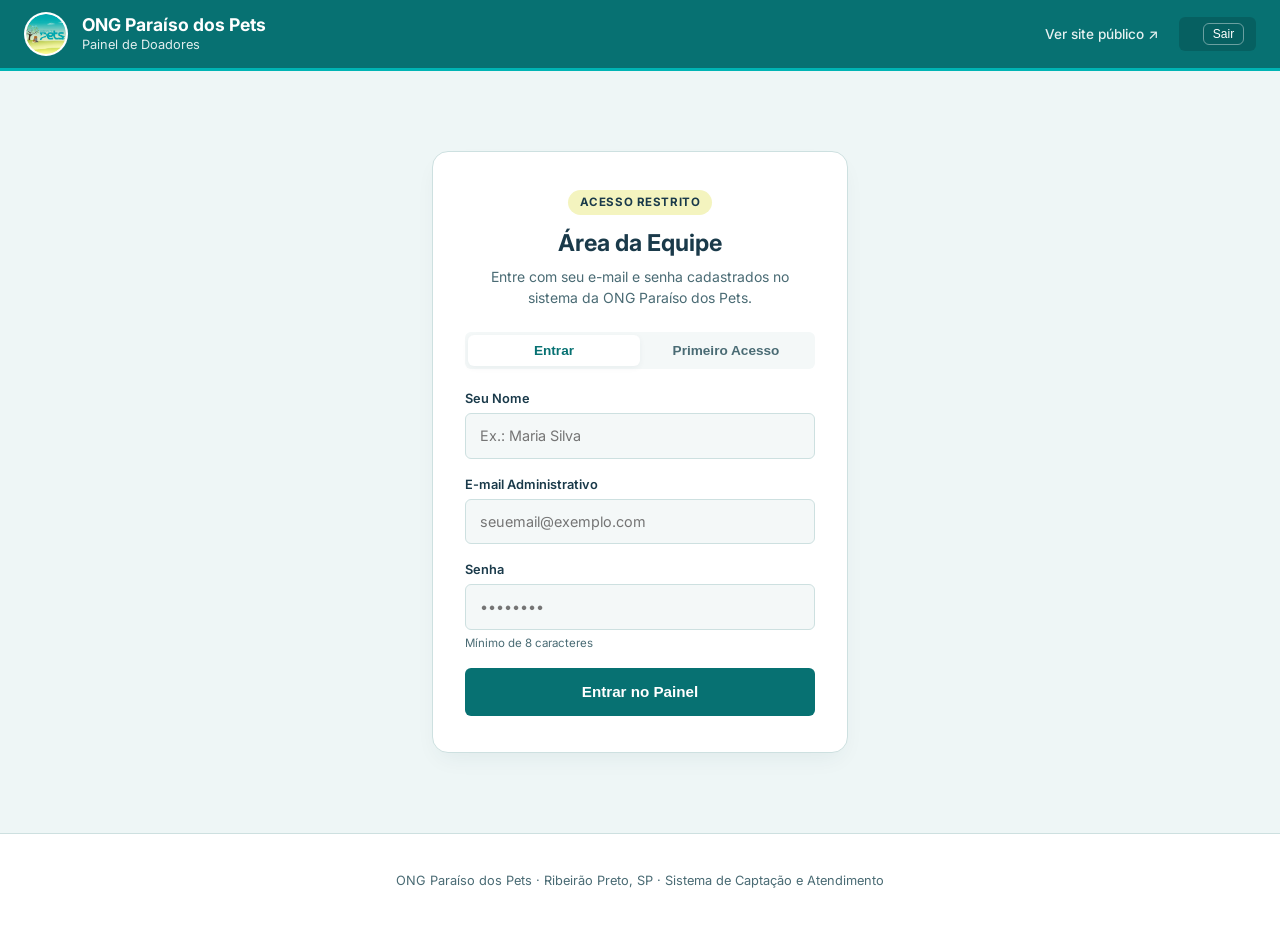
==== admin.html @ 31cf4a35 "feat: integracao com backend Neon Functions, consentimento LGPD e painel admin com WhatsApp" ====
<!DOCTYPE html>
<html lang="pt-BR">
<head>
  <meta charset="UTF-8">
  <meta name="viewport" content="width=device-width, initial-scale=1.0">
  <meta name="theme-color" content="#077172">
  <title>Painel Administrativo · ONG Paraíso dos Pets</title>
  <meta name="description" content="Painel de gestão de doadores e administração da ONG Paraíso dos Pets em Ribeirão Preto.">
  <link rel="icon" href="assets/logo-nova.png" type="image/png">
  <link rel="preconnect" href="https://fonts.googleapis.com">
  <link rel="preconnect" href="https://fonts.gstatic.com" crossorigin>
  <link href="https://fonts.googleapis.com/css2?family=Inter:wght@400;500;600;700&display=swap" rel="stylesheet">
  <link rel="stylesheet" href="admin.css">
</head>
<body>

  <!-- ========================================================================
       ENCABEZADO DEL PANEL ADMIN
       Por qué: permite alternar entre el sitio público y cerrar sesión de forma segura.
       ======================================================================== -->
  <header class="admin-header">
    <div class="admin-header__inner">
      <div class="admin-header__brand">
        <img src="assets/logo-nova.png" alt="Logotipo da ONG Paraíso dos Pets" class="admin-header__logo" width="44" height="44">
        <div>
          <span class="admin-header__title">ONG Paraíso dos Pets</span>
          <span class="admin-header__subtitle">Painel de Doadores</span>
        </div>
      </div>

      <nav class="admin-header__nav">
        <a href="index.html" class="admin-header__link" target="_blank" rel="noopener">Ver site público ↗</a>
        <div id="admin-user-info" class="admin-header__user" hidden>
          <span id="admin-user-email" class="admin-header__email"></span>
          <button type="button" id="logout-btn" class="admin-header__logout">Sair</button>
        </div>
      </nav>
    </div>
  </header>

  <main class="admin-main">

    <!-- ========================================================================
         VISTA 1: FORMULARIO DE ACCESO (LOGIN / REGISTRO ADMIN)
         Por qué: autentica contra Neon Auth antes de permitir ver los datos personales.
         ======================================================================== -->
    <section id="auth-section" class="auth-card" aria-labelledby="auth-heading">
      <div class="auth-card__header">
        <div class="auth-card__badge">Acesso Restrito</div>
        <h1 id="auth-heading" class="auth-card__title">Área da Equipe</h1>
        <p class="auth-card__desc">
          Entre com seu e-mail e senha cadastrados no sistema da ONG Paraíso dos Pets.
        </p>
      </div>

      <div class="auth-tabs" role="tablist">
        <button type="button" id="tab-login" class="auth-tab is-active" role="tab" aria-selected="true">Entrar</button>
        <button type="button" id="tab-signup" class="auth-tab" role="tab" aria-selected="false">Primeiro Acesso</button>
      </div>

      <form id="auth-form" class="auth-form" novalidate>
        <div id="auth-name-group" class="field-group" hidden>
          <label for="auth-name" class="field-label">Seu Nome</label>
          <input type="text" id="auth-name" class="field-input" placeholder="Ex.: Maria Silva" autocomplete="name">
        </div>

        <div class="field-group">
          <label for="auth-email" class="field-label">E-mail Administrativo</label>
          <input type="email" id="auth-email" class="field-input" placeholder="seuemail@exemplo.com" autocomplete="email" required>
        </div>

        <div class="field-group">
          <label for="auth-password" class="field-label">Senha</label>
          <input type="password" id="auth-password" class="field-input" placeholder="••••••••" autocomplete="current-password" required minlength="8">
          <span class="field-hint" id="password-hint">Mínimo de 8 caracteres</span>
        </div>

        <div id="auth-feedback" class="auth-feedback" aria-live="polite"></div>

        <button type="submit" id="auth-submit-btn" class="submit-btn">
          Entrar no Painel
        </button>
      </form>
    </section>

    <!-- ========================================================================
         VISTA 2: DASHBOARD DE GESTIÓN DE DONADORES
         Por qué: muestra métricas, filtros y acciones directas (WhatsApp).
         ======================================================================== -->
    <section id="dashboard-section" class="dashboard-wrap" hidden aria-labelledby="dashboard-heading">
      <div class="dashboard-head">
        <div>
          <h1 id="dashboard-heading" class="dashboard-title">Captação de Doadores</h1>
          <p class="dashboard-subtitle">Acompanhe os cadastros recebidos pelo site e inicie o contato no WhatsApp.</p>
        </div>

        <div class="dashboard-actions">
          <button type="button" id="refresh-donors-btn" class="button-refresh" title="Atualizar dados">
            ↻ Atualizar
          </button>
          <button type="button" id="toggle-admins-btn" class="button-manage-admins">
            👥 Gerenciar Equipe
          </button>
        </div>
      </div>

      <!-- Tarjetas de métricas -->
      <div class="metrics-grid">
        <div class="metric-card">
          <span class="metric-label">Total Cadastrado</span>
          <strong id="metric-total" class="metric-value">0</strong>
        </div>
        <div class="metric-card metric-card--warning">
          <span class="metric-label">Aguardando Contato</span>
          <strong id="metric-pendente" class="metric-value">0</strong>
        </div>
        <div class="metric-card metric-card--info">
          <span class="metric-label">Já Contatados</span>
          <strong id="metric-contatado" class="metric-value">0</strong>
        </div>
        <div class="metric-card metric-card--success">
          <span class="metric-label">Doadores Ativos</span>
          <strong id="metric-ativo" class="metric-value">0</strong>
        </div>
      </div>

      <!-- Panel de gestión de administradores (expandible) -->
      <div id="admins-panel" class="admins-panel" hidden>
        <div class="admins-panel__header">
          <div>
            <h2 class="admins-panel__title">Administradores do Painel</h2>
            <p class="admins-panel__desc">Cada administrador tem autonomia para adicionar novos membros da ONG.</p>
          </div>
          <button type="button" id="close-admins-btn" class="button-icon" aria-label="Fechar painel de equipe">✕</button>
        </div>

        <form id="add-admin-form" class="add-admin-form">
          <input type="email" id="new-admin-email" class="field-input" placeholder="novo.voluntario@ong.org" required>
          <button type="submit" id="add-admin-btn" class="button-primary">Adicionar Administrador</button>
        </form>
        <div id="admins-feedback" class="auth-feedback" aria-live="polite"></div>

        <div class="admins-list" id="admins-list-container">
          <!-- Lista generada por JS -->
        </div>
      </div>

      <!-- Barra de filtros y búsqueda -->
      <div class="filter-bar">
        <div class="filter-tabs" role="tablist">
          <button type="button" class="filter-tab is-active" data-status="">Todos</button>
          <button type="button" class="filter-tab" data-status="pendente">Aguardando</button>
          <button type="button" class="filter-tab" data-status="contatado">Contatados</button>
          <button type="button" class="filter-tab" data-status="doador_ativo">Ativos</button>
          <button type="button" class="filter-tab" data-status="arquivado">Arquivados</button>
        </div>

        <div class="search-wrap">
          <input type="search" id="search-input" class="search-input" placeholder="Buscar por nome, telefone ou e-mail...">
        </div>
      </div>

      <!-- Tabla de donadores -->
      <div class="table-container">
        <table class="donors-table">
          <thead>
            <tr>
              <th>Doador</th>
              <th>Telefone / Região</th>
              <th>Cadastro</th>
              <th>Status</th>
              <th>Observações</th>
              <th class="table-th-actions">Ação</th>
            </tr>
          </thead>
          <tbody id="donors-tbody">
            <!-- Filas generadas dinámicamente por JS -->
          </tbody>
        </table>
      </div>

      <!-- Mensaje de tabla vacía -->
      <div id="empty-state" class="empty-state" hidden>
        <p class="empty-state__title">Nenhum doador encontrado</p>
        <p class="empty-state__desc">Ajuste os filtros ou aguarde novos cadastros na landing page.</p>
      </div>
    </section>

  </main>

  <!-- Modal para editar observaciones -->
  <dialog id="obs-dialog" class="obs-dialog">
    <form method="dialog" id="obs-form">
      <h3 class="obs-dialog__title">Anotações do Doador</h3>
      <p id="obs-dialog-donor-name" class="obs-dialog__subtitle"></p>
      <textarea id="obs-textarea" class="obs-textarea" rows="4" placeholder="Ex.: Prefere doar via PIX todo dia 10. Pediu fotos do Zezinho."></textarea>
      <div class="obs-dialog__actions">
        <button type="button" id="obs-cancel-btn" class="button-secondary">Cancelar</button>
        <button type="submit" id="obs-save-btn" class="button-primary">Salvar Anotação</button>
      </div>
    </form>
  </dialog>

  <footer class="admin-footer">
    <p>ONG Paraíso dos Pets · Ribeirão Preto, SP · Sistema de Captação e Atendimento</p>
  </footer>

  <script src="admin.js" defer></script>
</body>
</html>
---- admin.css ----
/* ==========================================================================
   ONG Paraíso dos Pets · Estilos del Panel Administrativo (admin.css)
   Por qué: interfaz profesional y limpia basada en la paleta oficial
   de la ONG (#077172, #00B4B4, #1A3A4A) con foco en usabilidad y contraste.
   ========================================================================== */

:root {
  --color-bg: #eef6f6;
  --color-surface: #ffffff;
  --color-surface-muted: #f4f8f8;
  --color-brand-primary: #077172;
  --color-brand-accent: #00b4b4;
  --color-brand-dark: #1a3a4a;
  --color-brand-cream: #f4f4bf;
  --color-text: #1a3a4a;
  --color-text-muted: #4a6b74;
  --color-border: #cde0e0;
  --color-border-light: #e5f0f0;

  --color-whatsapp: #25d366;
  --color-whatsapp-dark: #128c7e;

  --color-warning-bg: #fff8eb;
  --color-warning-text: #9a6700;
  --color-warning-border: #f9dfaa;

  --color-info-bg: #e8f4fd;
  --color-info-text: #0550ae;

  --color-success-bg: #ecfdf5;
  --color-success-text: #046c4e;

  --color-error-bg: #fdf2f2;
  --color-error-text: #c81e1e;

  --font-sans: "Inter", -apple-system, BlinkMacSystemFont, "Segoe UI", Roboto, sans-serif;
  --radius-sm: 6px;
  --radius-md: 10px;
  --radius-lg: 16px;
  --shadow-sm: 0 2px 6px rgba(26, 58, 74, 0.05);
  --shadow-md: 0 10px 24px -8px rgba(26, 58, 74, 0.08);
}

*, *::before, *::after {
  box-sizing: border-box;
}

body {
  margin: 0;
  padding: 0;
  font-family: var(--font-sans);
  background-color: var(--color-bg);
  color: var(--color-text);
  line-height: 1.5;
  min-height: 100vh;
  display: flex;
  flex-direction: column;
}

/* --------------------------------------------------------------------------
   Encabezado superior del panel
   -------------------------------------------------------------------------- */
.admin-header {
  background-color: var(--color-brand-primary);
  border-bottom: 3px solid var(--color-brand-accent);
  color: #ffffff;
  padding: 0.75rem 1.5rem;
}

.admin-header__inner {
  max-width: 84rem;
  margin-inline: auto;
  display: flex;
  align-items: center;
  justify-content: space-between;
  gap: 1rem;
}

.admin-header__brand {
  display: flex;
  align-items: center;
  gap: 0.85rem;
}

.admin-header__logo {
  border-radius: 50%;
  background-color: #ffffff;
  padding: 2px;
}

.admin-header__title {
  display: block;
  font-size: 1.1rem;
  font-weight: 700;
  line-height: 1.2;
}

.admin-header__subtitle {
  display: block;
  font-size: 0.8rem;
  opacity: 0.88;
}

.admin-header__nav {
  display: flex;
  align-items: center;
  gap: 1.25rem;
}

.admin-header__link {
  color: #ffffff;
  text-decoration: none;
  font-size: 0.85rem;
  font-weight: 500;
  opacity: 0.9;
  transition: opacity 160ms ease;
}

.admin-header__link:hover {
  opacity: 1;
  text-decoration: underline;
}

.admin-header__user {
  display: flex;
  align-items: center;
  gap: 0.75rem;
  background-color: rgba(0, 0, 0, 0.15);
  padding: 0.35rem 0.75rem;
  border-radius: var(--radius-sm);
}

.admin-header__email {
  font-size: 0.85rem;
  font-weight: 600;
}

.admin-header__logout {
  background: none;
  border: 1px solid rgba(255, 255, 255, 0.4);
  color: #ffffff;
  padding: 0.2rem 0.55rem;
  font-size: 0.75rem;
  border-radius: var(--radius-sm);
  cursor: pointer;
  transition: background-color 160ms ease;
}

.admin-header__logout:hover {
  background-color: rgba(255, 255, 255, 0.2);
}

/* --------------------------------------------------------------------------
   Contenedor principal
   -------------------------------------------------------------------------- */
.admin-main {
  flex: 1;
  max-width: 84rem;
  width: 100%;
  margin-inline: auto;
  padding: 2rem 1.25rem;
}

/* --------------------------------------------------------------------------
   Tarjeta de Login / Registro de Administrador
   -------------------------------------------------------------------------- */
.auth-card {
  max-width: 26rem;
  margin: 3rem auto;
  background-color: var(--color-surface);
  border: 1px solid var(--color-border);
  border-radius: var(--radius-lg);
  padding: 2.25rem 2rem;
  box-shadow: var(--shadow-md);
}

.auth-card__header {
  text-align: center;
  margin-bottom: 1.5rem;
}

.auth-card__badge {
  display: inline-block;
  background-color: var(--color-brand-cream);
  color: var(--color-brand-dark);
  font-size: 0.72rem;
  font-weight: 700;
  text-transform: uppercase;
  letter-spacing: 0.05em;
  padding: 0.25rem 0.7rem;
  border-radius: 999px;
  margin-bottom: 0.65rem;
}

.auth-card__title {
  margin: 0 0 0.35rem;
  font-size: 1.45rem;
  font-weight: 700;
  color: var(--color-brand-dark);
}

.auth-card__desc {
  margin: 0;
  font-size: 0.875rem;
  color: var(--color-text-muted);
}

.auth-tabs {
  display: flex;
  background-color: var(--color-surface-muted);
  border-radius: var(--radius-sm);
  padding: 3px;
  margin-bottom: 1.25rem;
}

.auth-tab {
  flex: 1;
  background: none;
  border: none;
  padding: 0.5rem;
  font-size: 0.85rem;
  font-weight: 600;
  color: var(--color-text-muted);
  border-radius: var(--radius-sm);
  cursor: pointer;
  transition: all 160ms ease;
}

.auth-tab.is-active {
  background-color: var(--color-surface);
  color: var(--color-brand-primary);
  box-shadow: var(--shadow-sm);
}

.auth-form {
  display: flex;
  flex-direction: column;
  gap: 1rem;
}

.field-group {
  display: flex;
  flex-direction: column;
  gap: 0.3rem;
}

.field-label {
  font-size: 0.8rem;
  font-weight: 600;
  color: var(--color-brand-dark);
}

.field-input {
  width: 100%;
  height: 2.85rem;
  padding: 0 0.85rem;
  background-color: var(--color-surface-muted);
  border: 1px solid var(--color-border);
  border-radius: var(--radius-sm);
  font-size: 0.9rem;
  color: var(--color-text);
  font-family: inherit;
  transition: border-color 160ms ease;
}

.field-input:focus {
  outline: none;
  border-color: var(--color-brand-primary);
  background-color: #ffffff;
  box-shadow: 0 0 0 3px rgba(7, 113, 114, 0.15);
}

.field-hint {
  font-size: 0.72rem;
  color: var(--color-text-muted);
}

.auth-feedback {
  font-size: 0.82rem;
  min-height: 1.2em;
  padding: 0.5rem 0.75rem;
  border-radius: var(--radius-sm);
  display: none;
}

.auth-feedback.is-error {
  display: block;
  background-color: var(--color-error-bg);
  color: var(--color-error-text);
  border: 1px solid #f8b4b4;
}

.auth-feedback.is-success {
  display: block;
  background-color: var(--color-success-bg);
  color: var(--color-success-text);
  border: 1px solid #bbf7d0;
}

.submit-btn, .button-primary {
  width: 100%;
  height: 3rem;
  background-color: var(--color-brand-primary);
  color: #ffffff;
  border: none;
  border-radius: var(--radius-sm);
  font-size: 0.95rem;
  font-weight: 600;
  cursor: pointer;
  transition: background-color 160ms ease;
}

.submit-btn:hover, .button-primary:hover {
  background-color: var(--color-brand-dark);
}

/* --------------------------------------------------------------------------
   Dashboard de Donadores
   -------------------------------------------------------------------------- */
.dashboard-head {
  display: flex;
  justify-content: space-between;
  align-items: flex-end;
  flex-wrap: wrap;
  gap: 1rem;
  margin-bottom: 1.75rem;
}

.dashboard-title {
  margin: 0 0 0.25rem;
  font-size: 1.75rem;
  font-weight: 700;
  color: var(--color-brand-dark);
}

.dashboard-subtitle {
  margin: 0;
  font-size: 0.95rem;
  color: var(--color-text-muted);
}

.dashboard-actions {
  display: flex;
  gap: 0.65rem;
}

.button-refresh, .button-manage-admins {
  padding: 0.55rem 1rem;
  background-color: var(--color-surface);
  border: 1px solid var(--color-border);
  color: var(--color-brand-dark);
  font-size: 0.85rem;
  font-weight: 600;
  border-radius: var(--radius-sm);
  cursor: pointer;
  transition: all 160ms ease;
}

.button-refresh:hover, .button-manage-admins:hover {
  background-color: var(--color-surface-muted);
  border-color: var(--color-brand-primary);
}

/* Tarjetas de métricas */
.metrics-grid {
  display: grid;
  grid-template-columns: repeat(auto-fit, minmax(13rem, 1fr));
  gap: 1rem;
  margin-bottom: 1.75rem;
}

.metric-card {
  background-color: var(--color-surface);
  border: 1px solid var(--color-border);
  border-radius: var(--radius-md);
  padding: 1.15rem 1.25rem;
  box-shadow: var(--shadow-sm);
  display: flex;
  flex-direction: column;
  gap: 0.35rem;
}

.metric-card--warning {
  border-left: 4px solid var(--color-warning-text);
}
.metric-card--info {
  border-left: 4px solid var(--color-info-text);
}
.metric-card--success {
  border-left: 4px solid var(--color-success-text);
}

.metric-label {
  font-size: 0.78rem;
  font-weight: 600;
  text-transform: uppercase;
  letter-spacing: 0.04em;
  color: var(--color-text-muted);
}

.metric-value {
  font-size: 2rem;
  font-weight: 700;
  color: var(--color-brand-dark);
  line-height: 1.1;
}

/* Panel de administradores */
.admins-panel {
  background-color: var(--color-surface);
  border: 1px solid var(--color-border);
  border-radius: var(--radius-md);
  padding: 1.5rem;
  margin-bottom: 1.75rem;
  box-shadow: var(--shadow-sm);
}

.admins-panel__header {
  display: flex;
  justify-content: space-between;
  align-items: flex-start;
  margin-bottom: 1rem;
}

.admins-panel__title {
  margin: 0 0 0.2rem;
  font-size: 1.15rem;
  font-weight: 700;
}

.admins-panel__desc {
  margin: 0;
  font-size: 0.85rem;
  color: var(--color-text-muted);
}

.button-icon {
  background: none;
  border: none;
  font-size: 1.1rem;
  cursor: pointer;
  color: var(--color-text-muted);
}

.add-admin-form {
  display: flex;
  gap: 0.65rem;
  margin-bottom: 0.85rem;
  flex-wrap: wrap;
}

.add-admin-form .field-input {
  flex: 1 1 16rem;
}

.add-admin-form .button-primary {
  width: auto;
  padding-inline: 1.25rem;
}

.admins-list {
  display: flex;
  flex-direction: column;
  gap: 0.45rem;
  margin-top: 0.75rem;
}

.admin-item {
  display: flex;
  justify-content: space-between;
  align-items: center;
  padding: 0.65rem 0.85rem;
  background-color: var(--color-surface-muted);
  border-radius: var(--radius-sm);
  font-size: 0.875rem;
}

.admin-item__email {
  font-weight: 600;
}

.admin-item__meta {
  font-size: 0.75rem;
  color: var(--color-text-muted);
  margin-left: 0.5rem;
}

.admin-item__remove {
  background: none;
  border: none;
  color: var(--color-error-text);
  font-size: 0.78rem;
  font-weight: 600;
  cursor: pointer;
  padding: 0.2rem 0.45rem;
}

.admin-item__remove:hover {
  text-decoration: underline;
}

/* Filtros y buscador */
.filter-bar {
  display: flex;
  justify-content: space-between;
  align-items: center;
  flex-wrap: wrap;
  gap: 1rem;
  margin-bottom: 1rem;
}

.filter-tabs {
  display: flex;
  background-color: var(--color-surface);
  border: 1px solid var(--color-border);
  border-radius: var(--radius-sm);
  padding: 3px;
  overflow-x: auto;
}

.filter-tab {
  background: none;
  border: none;
  padding: 0.45rem 0.85rem;
  font-size: 0.82rem;
  font-weight: 600;
  color: var(--color-text-muted);
  border-radius: var(--radius-sm);
  cursor: pointer;
  white-space: nowrap;
}

.filter-tab.is-active {
  background-color: var(--color-brand-primary);
  color: #ffffff;
}

.search-wrap {
  flex: 1 1 18rem;
  max-width: 24rem;
}

.search-input {
  width: 100%;
  height: 2.5rem;
  padding: 0 0.85rem;
  background-color: var(--color-surface);
  border: 1px solid var(--color-border);
  border-radius: var(--radius-sm);
  font-size: 0.85rem;
  font-family: inherit;
}

.search-input:focus {
  outline: none;
  border-color: var(--color-brand-primary);
}

/* --------------------------------------------------------------------------
   Tabla de Donadores
   -------------------------------------------------------------------------- */
.table-container {
  background-color: var(--color-surface);
  border: 1px solid var(--color-border);
  border-radius: var(--radius-md);
  box-shadow: var(--shadow-sm);
  overflow-x: auto;
}

.donors-table {
  width: 100%;
  border-collapse: collapse;
  text-align: left;
  font-size: 0.875rem;
}

.donors-table th {
  background-color: var(--color-surface-muted);
  color: var(--color-brand-dark);
  font-size: 0.78rem;
  font-weight: 700;
  text-transform: uppercase;
  letter-spacing: 0.04em;
  padding: 0.85rem 1rem;
  border-bottom: 1px solid var(--color-border);
  white-space: nowrap;
}

.donors-table td {
  padding: 0.85rem 1rem;
  border-bottom: 1px solid var(--color-border-light);
  vertical-align: middle;
}

.donors-table tr:hover td {
  background-color: #fafdfd;
}

.table-th-actions {
  text-align: right;
}

.donor-cell-name {
  font-weight: 600;
  color: var(--color-brand-dark);
}

.donor-cell-email {
  display: flex;
  align-items: center;
  gap: 0.35rem;
  font-size: 0.8rem;
  color: var(--color-text-muted);
  margin-top: 0.15rem;
}

.button-copy-email {
  background: none;
  border: none;
  cursor: pointer;
  padding: 0;
  font-size: 0.75rem;
  color: var(--color-brand-primary);
}

.donor-phone-num {
  font-weight: 600;
  font-variant-numeric: tabular-nums;
}

.donor-phone-region {
  font-size: 0.75rem;
  color: var(--color-text-muted);
}

.donor-date {
  font-size: 0.8rem;
  color: var(--color-text-muted);
  white-space: nowrap;
  font-variant-numeric: tabular-nums;
}

/* Badges de Status */
.status-badge {
  display: inline-block;
  font-size: 0.75rem;
  font-weight: 600;
  padding: 0.25rem 0.65rem;
  border-radius: 999px;
  text-transform: capitalize;
  white-space: nowrap;
}

.status-badge--pendente {
  background-color: var(--color-warning-bg);
  color: var(--color-warning-text);
  border: 1px solid var(--color-warning-border);
}

.status-badge--contatado {
  background-color: var(--color-info-bg);
  color: var(--color-info-text);
}

.status-badge--doador_ativo {
  background-color: var(--color-success-bg);
  color: var(--color-success-text);
}

.status-badge--arquivado {
  background-color: #f3f4f6;
  color: #6b7280;
}

.status-select {
  margin-top: 0.25rem;
  display: block;
  font-size: 0.75rem;
  background-color: transparent;
  border: 1px solid var(--color-border);
  border-radius: var(--radius-sm);
  padding: 0.2rem 0.35rem;
  color: var(--color-brand-dark);
  cursor: pointer;
}

/* Observaciones en celda */
.donor-obs-btn {
  background: none;
  border: 1px dashed var(--color-border);
  padding: 0.25rem 0.5rem;
  border-radius: var(--radius-sm);
  font-size: 0.78rem;
  color: var(--color-text-muted);
  cursor: pointer;
  max-width: 14rem;
  text-overflow: ellipsis;
  overflow: hidden;
  white-space: nowrap;
  display: inline-block;
}

.donor-obs-btn:hover {
  border-color: var(--color-brand-primary);
  color: var(--color-brand-primary);
}

/* Botón de WhatsApp */
.button-whatsapp {
  display: inline-flex;
  align-items: center;
  gap: 0.45rem;
  background-color: var(--color-whatsapp);
  color: #ffffff;
  padding: 0.45rem 0.85rem;
  border-radius: var(--radius-sm);
  font-size: 0.82rem;
  font-weight: 600;
  text-decoration: none;
  border: none;
  cursor: pointer;
  white-space: nowrap;
  transition: background-color 160ms ease, transform 120ms ease;
}

.button-whatsapp:hover {
  background-color: var(--color-whatsapp-dark);
}

.button-whatsapp:active {
  transform: scale(0.97);
}

.button-whatsapp svg {
  width: 1rem;
  height: 1rem;
  fill: currentColor;
}

/* Estado vacío */
.empty-state {
  text-align: center;
  padding: 3rem 1.5rem;
}

.empty-state__title {
  margin: 0 0 0.35rem;
  font-size: 1.15rem;
  font-weight: 700;
  color: var(--color-brand-dark);
}

.empty-state__desc {
  margin: 0;
  font-size: 0.9rem;
  color: var(--color-text-muted);
}

/* --------------------------------------------------------------------------
   Diálogo de observaciones
   -------------------------------------------------------------------------- */
.obs-dialog {
  border: 1px solid var(--color-border);
  border-radius: var(--radius-md);
  padding: 1.5rem;
  max-width: 28rem;
  width: 90%;
  box-shadow: var(--shadow-md);
}

.obs-dialog::backdrop {
  background-color: rgba(26, 58, 74, 0.4);
  backdrop-filter: blur(2px);
}

.obs-dialog__title {
  margin: 0 0 0.2rem;
  font-size: 1.2rem;
  font-weight: 700;
}

.obs-dialog__subtitle {
  margin: 0 0 1rem;
  font-size: 0.85rem;
  color: var(--color-text-muted);
}

.obs-textarea {
  width: 100%;
  padding: 0.75rem;
  border: 1px solid var(--color-border);
  border-radius: var(--radius-sm);
  font-family: inherit;
  font-size: 0.875rem;
  resize: vertical;
}

.obs-dialog__actions {
  display: flex;
  justify-content: flex-end;
  gap: 0.65rem;
  margin-top: 1rem;
}

.button-secondary {
  padding: 0.55rem 1rem;
  background-color: var(--color-surface-muted);
  border: 1px solid var(--color-border);
  border-radius: var(--radius-sm);
  font-size: 0.85rem;
  font-weight: 600;
  cursor: pointer;
}

/* --------------------------------------------------------------------------
   Pie de página del admin
   -------------------------------------------------------------------------- */
.admin-footer {
  text-align: center;
  padding: 1.5rem 1rem;
  font-size: 0.8rem;
  color: var(--color-text-muted);
  border-top: 1px solid var(--color-border);
  background-color: var(--color-surface);
}
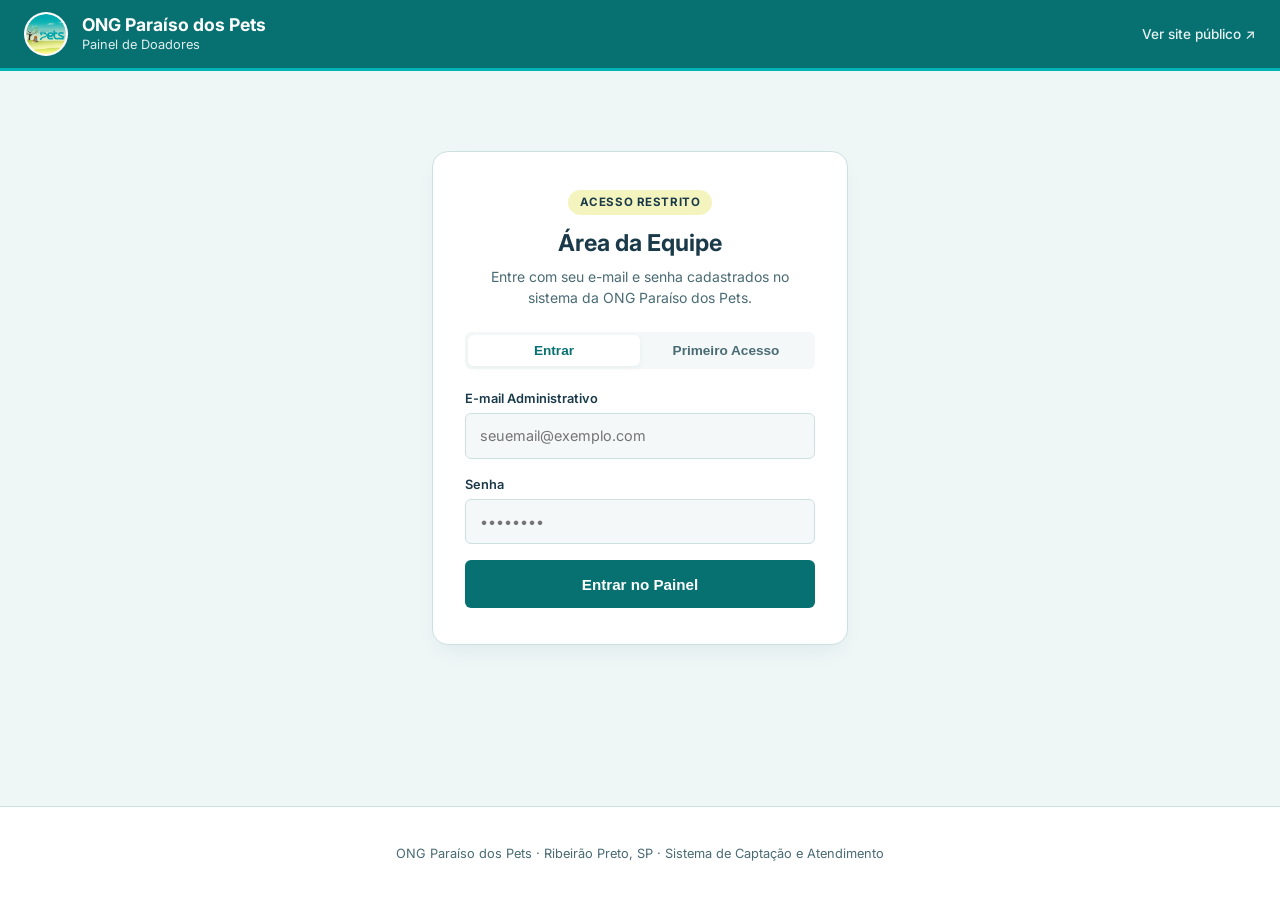
==== commit 0e08bce4: "fix(admin): refatora campos de primeiro acesso e conecta autenticação ao backend proxy" ====
--- a/admin.html
+++ b/admin.html
@@ -60,8 +60,8 @@
 
       <form id="auth-form" class="auth-form" novalidate>
         <div id="auth-name-group" class="field-group" hidden>
-          <label for="auth-name" class="field-label">Seu Nome</label>
-          <input type="text" id="auth-name" class="field-input" placeholder="Ex.: Maria Silva" autocomplete="name">
+          <label for="auth-name" class="field-label">Nome Sobrenome</label>
+          <input type="text" id="auth-name" class="field-input" placeholder="Ex.: João Schiavoni" autocomplete="name">
         </div>
 
         <div class="field-group">
@@ -72,7 +72,12 @@
         <div class="field-group">
           <label for="auth-password" class="field-label">Senha</label>
           <input type="password" id="auth-password" class="field-input" placeholder="••••••••" autocomplete="current-password" required minlength="8">
-          <span class="field-hint" id="password-hint">Mínimo de 8 caracteres</span>
+          <span class="field-hint" id="password-hint" hidden>Mínimo de 8 caracteres</span>
+        </div>
+
+        <div id="auth-confirm-password-group" class="field-group" hidden>
+          <label for="auth-password-confirm" class="field-label">Confirmação de Senha</label>
+          <input type="password" id="auth-password-confirm" class="field-input" placeholder="Repita a senha" autocomplete="new-password" minlength="8">
         </div>
 
         <div id="auth-feedback" class="auth-feedback" aria-live="polite"></div>
--- a/admin.css
+++ b/admin.css
@@ -45,6 +45,10 @@
   box-sizing: border-box;
 }
 
+[hidden] {
+  display: none !important;
+}
+
 body {
   margin: 0;
   padding: 0;
